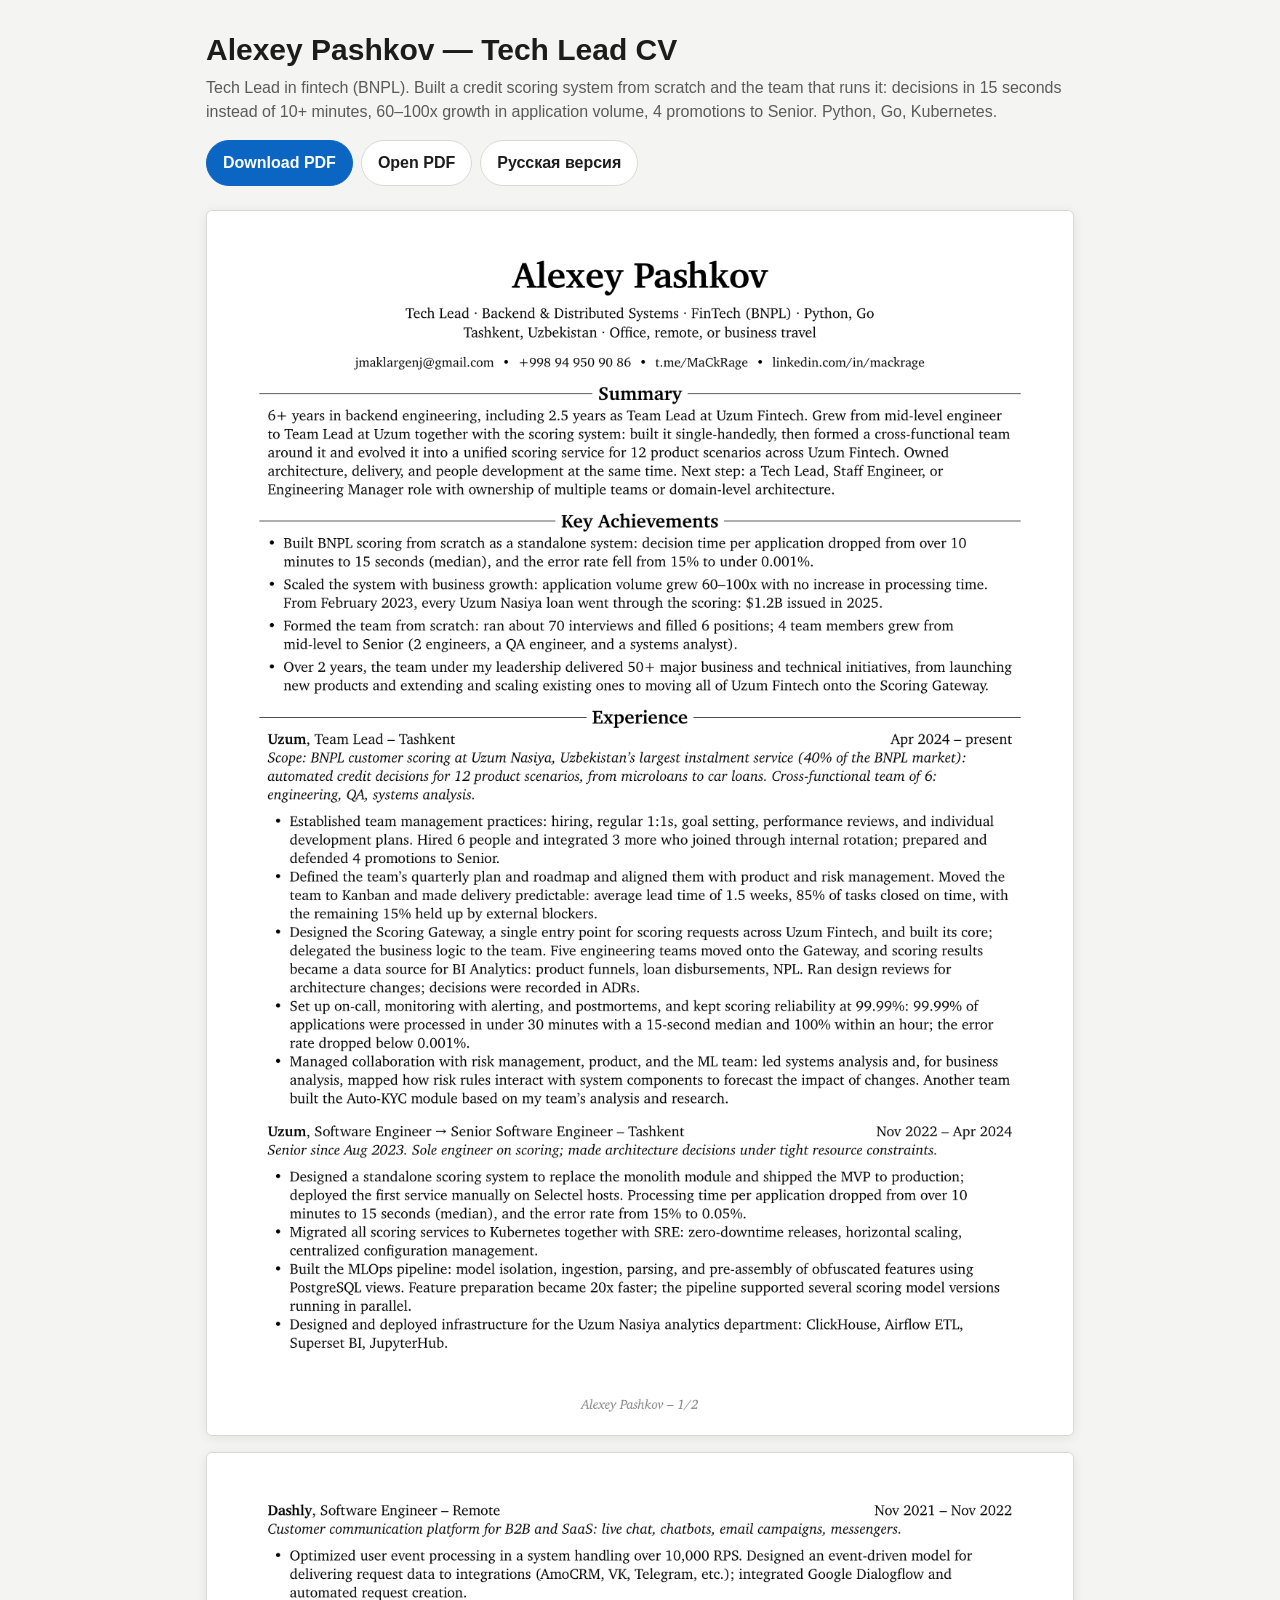
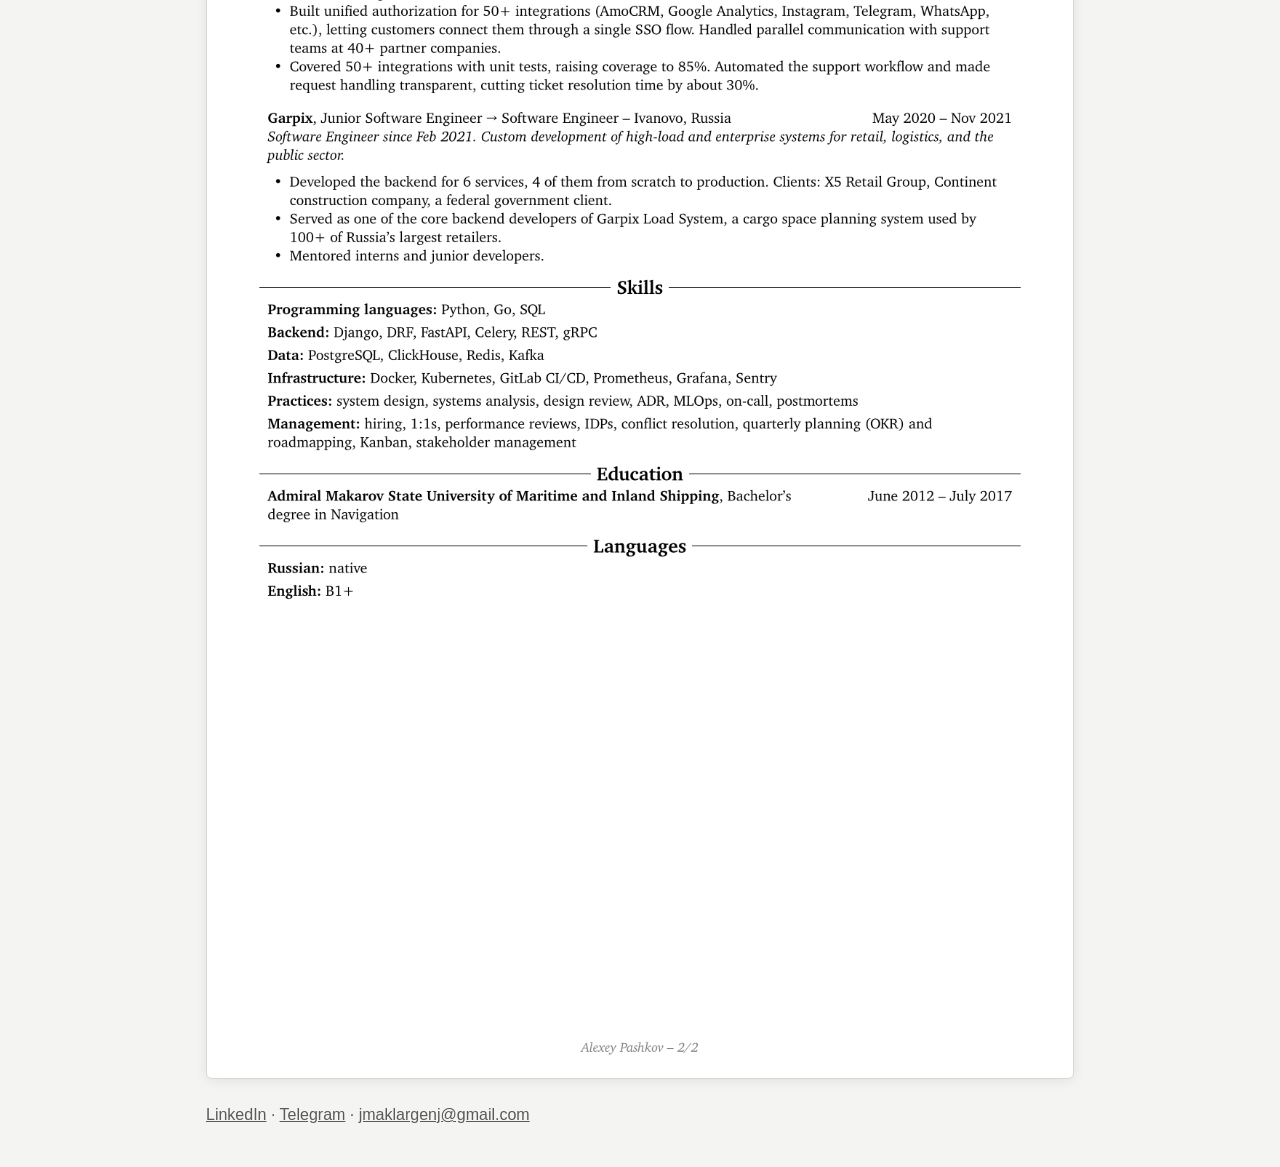
==== en.html @ 2e82c3bb "Add CV pages with preview and download" ====
<!doctype html>
<html lang="en">
<head>
<meta charset="utf-8">
<meta name="viewport" content="width=device-width, initial-scale=1">
<title>Alexey Pashkov — Tech Lead CV (EN)</title>
<meta name="description" content="Tech Lead in fintech (BNPL). Built a credit scoring system from scratch and the team that runs it: decisions in 15 seconds instead of 10+ minutes, 60–100x growth in application volume, 4 promotions to Senior. Python, Go, Kubernetes.">
<meta property="og:type" content="website">
<meta property="og:title" content="Alexey Pashkov — Tech Lead CV (EN)">
<meta property="og:description" content="Tech Lead in fintech (BNPL). Built a credit scoring system from scratch and the team that runs it: decisions in 15 seconds instead of 10+ minutes, 60–100x growth in application volume, 4 promotions to Senior. Python, Go, Kubernetes.">
<meta property="og:image" content="https://mackrage.github.io/cv/en-og.png">
<meta property="og:image:width" content="1200">
<meta property="og:image:height" content="628">
<meta property="og:url" content="https://mackrage.github.io/cv/en.html">
<meta name="twitter:card" content="summary_large_image">
<link rel="stylesheet" href="style.css">
</head>
<body>
<header>
  <div>
    <h1>Alexey Pashkov — Tech Lead CV</h1>
    <p>Tech Lead in fintech (BNPL). Built a credit scoring system from scratch and the team that runs it: decisions in 15 seconds instead of 10+ minutes, 60–100x growth in application volume, 4 promotions to Senior. Python, Go, Kubernetes.</p>
  </div>
  <nav>
    <a class="btn primary" href="Alexey_Pashkov_Tech_Lead_CV_EN.pdf" download>Download PDF</a>
    <a class="btn" href="Alexey_Pashkov_Tech_Lead_CV_EN.pdf" target="_blank" rel="noopener">Open PDF</a>
    <a class="btn" href="ru.html">Русская версия</a>
  </nav>
</header>
<main>
  <img src="en-1.png" alt="CV page 1" width="1191" height="1684">
  <img src="en-2.png" alt="CV page 2" width="1191" height="1684" loading="lazy">
</main>
<footer><a href="https://www.linkedin.com/in/mackrage/">LinkedIn</a> · <a href="https://t.me/MaCkRage">Telegram</a> · <a href="mailto:jmaklargenj@gmail.com">jmaklargenj@gmail.com</a></footer>
</body>
</html>
---- style.css ----
:root{--bg:#f4f4f2;--fg:#1c1c1c;--muted:#5a5a5a;--card:#ffffff;--line:#d9d9d4;--accent:#0a66c2;--accent-fg:#fff}
@media (prefers-color-scheme:dark){:root{--bg:#16181b;--fg:#ececec;--muted:#a3a3a3;--card:#202327;--line:#33373c;--accent:#4f9cf0;--accent-fg:#0b0d10}}
*{box-sizing:border-box}
body{margin:0;background:var(--bg);color:var(--fg);font:16px/1.5 -apple-system,BlinkMacSystemFont,"Segoe UI",Roboto,Arial,sans-serif}
header{max-width:900px;margin:0 auto;padding:32px 16px 16px;display:flex;flex-direction:column;gap:16px}
h1{margin:0 0 8px;font-size:clamp(22px,4vw,30px);line-height:1.2}
header p{margin:0;color:var(--muted)}
nav{display:flex;flex-wrap:wrap;gap:8px}
.btn{display:inline-block;padding:10px 16px;border:1px solid var(--line);border-radius:999px;background:var(--card);color:var(--fg);text-decoration:none;font-weight:600}
.btn.primary{background:var(--accent);border-color:var(--accent);color:var(--accent-fg)}
.btn:hover{filter:brightness(.95)}
main{max-width:900px;margin:0 auto;padding:8px 16px 24px;display:flex;flex-direction:column;gap:16px}
main img{width:100%;height:auto;background:#fff;border:1px solid var(--line);border-radius:6px;box-shadow:0 2px 12px rgba(0,0,0,.08)}
footer{max-width:900px;margin:0 auto;padding:0 16px 40px;color:var(--muted)}
footer a{color:inherit}
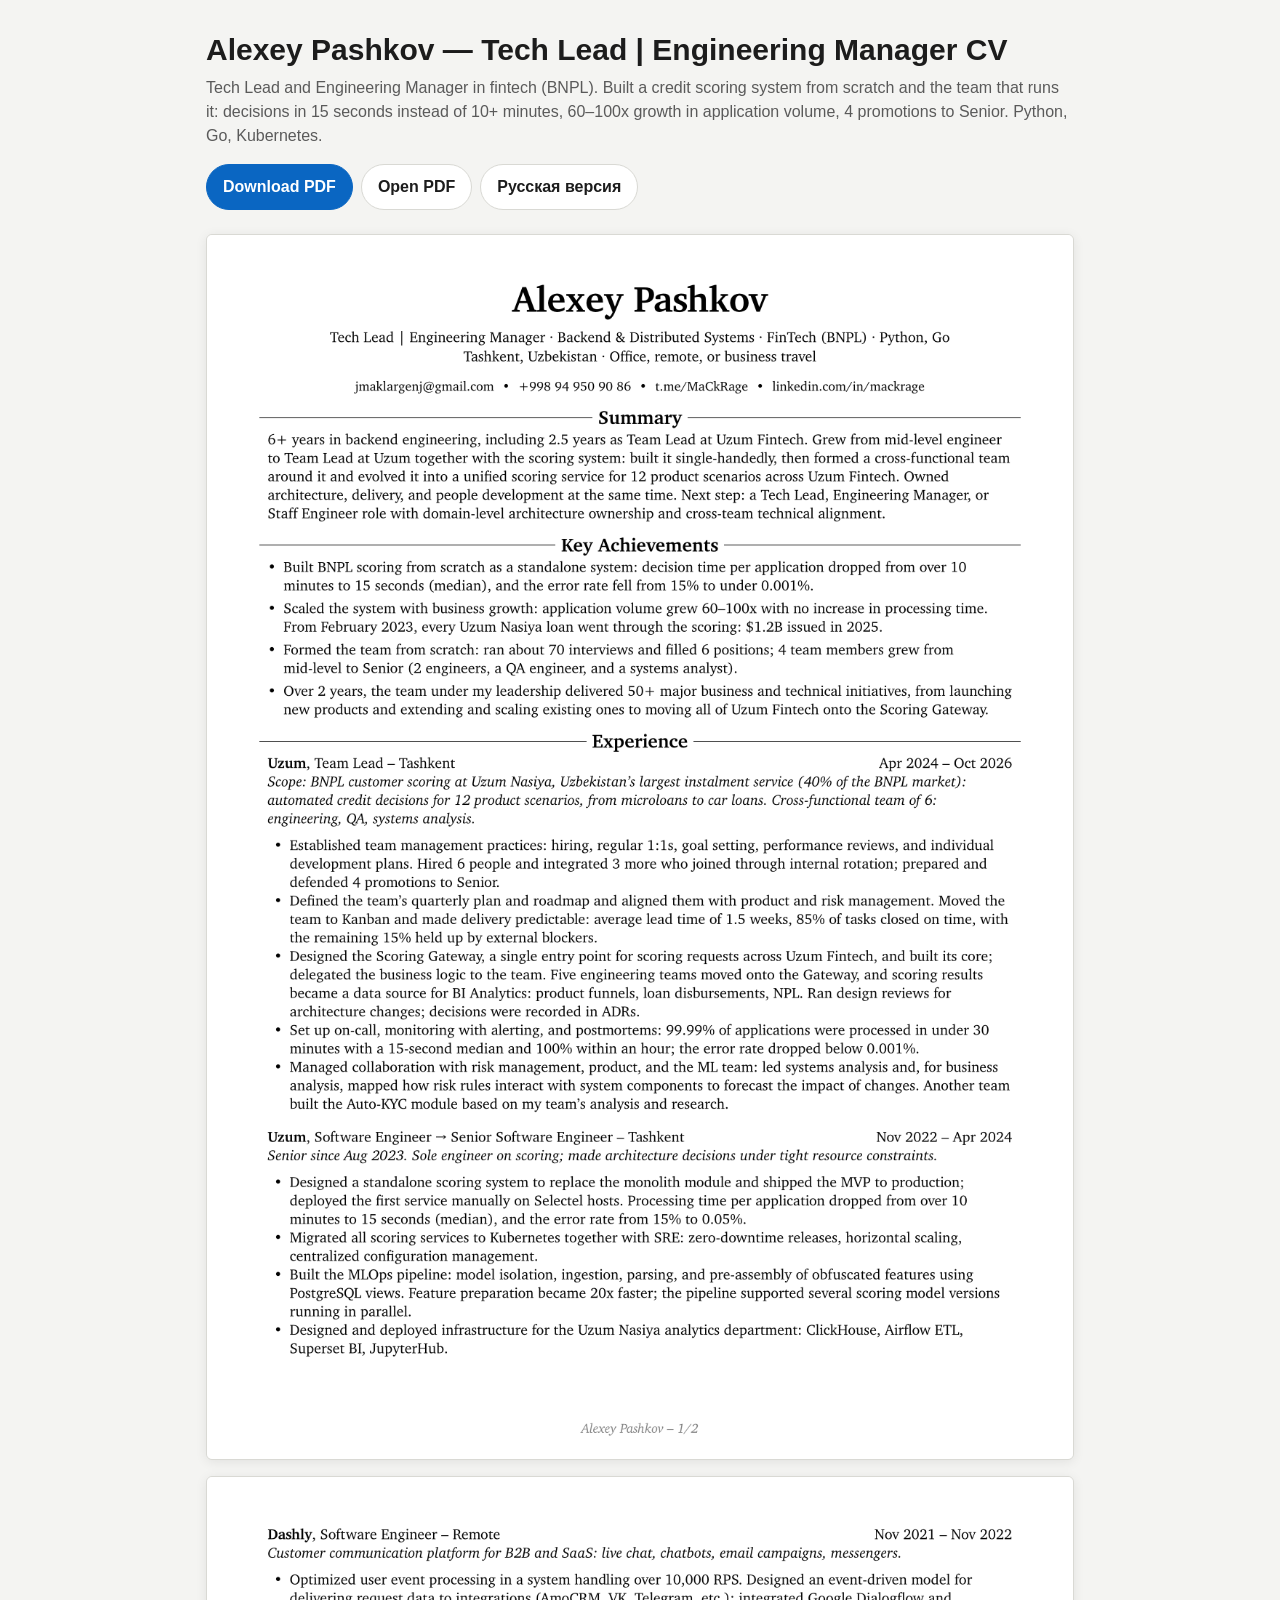
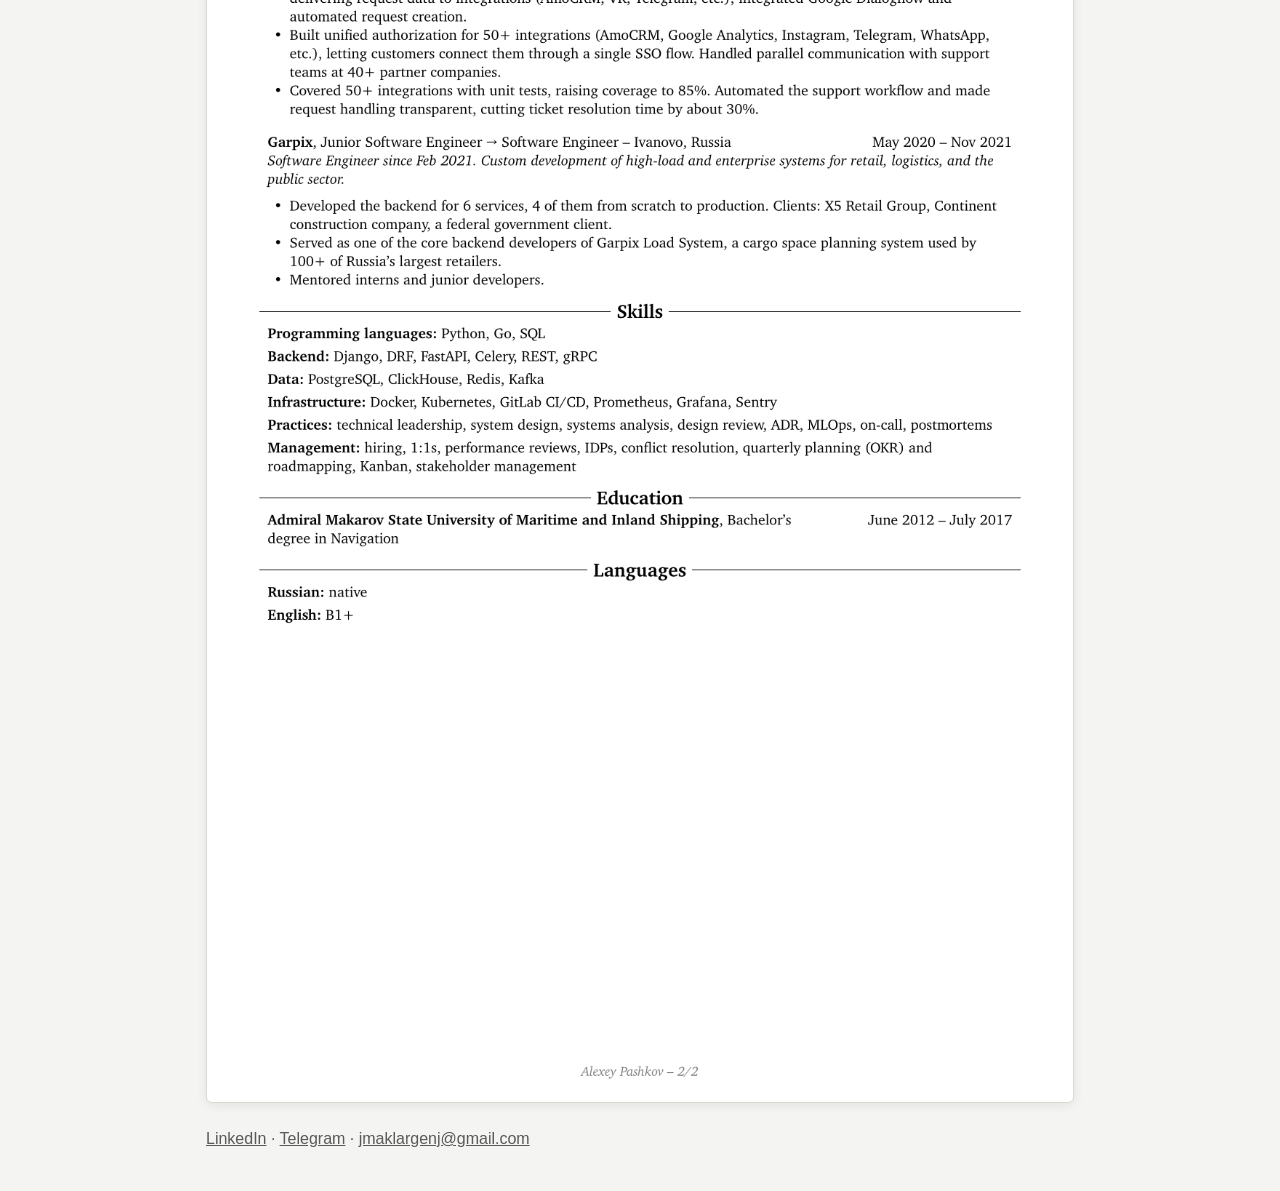
==== commit 117e2c7c: "Position CV as Tech Lead | Engineering Manager Headline and Next step updated in EN/RU PDFs; new og " ====
--- a/en.html
+++ b/en.html
@@ -3,12 +3,12 @@
 <head>
 <meta charset="utf-8">
 <meta name="viewport" content="width=device-width, initial-scale=1">
-<title>Alexey Pashkov — Tech Lead CV (EN)</title>
-<meta name="description" content="Tech Lead in fintech (BNPL). Built a credit scoring system from scratch and the team that runs it: decisions in 15 seconds instead of 10+ minutes, 60–100x growth in application volume, 4 promotions to Senior. Python, Go, Kubernetes.">
+<title>Alexey Pashkov — Tech Lead | Engineering Manager CV (EN)</title>
+<meta name="description" content="Tech Lead and Engineering Manager in fintech (BNPL). Built a credit scoring system from scratch and the team that runs it: decisions in 15 seconds instead of 10+ minutes, 60–100x growth in application volume, 4 promotions to Senior. Python, Go, Kubernetes.">
 <meta property="og:type" content="website">
-<meta property="og:title" content="Alexey Pashkov — Tech Lead CV (EN)">
-<meta property="og:description" content="Tech Lead in fintech (BNPL). Built a credit scoring system from scratch and the team that runs it: decisions in 15 seconds instead of 10+ minutes, 60–100x growth in application volume, 4 promotions to Senior. Python, Go, Kubernetes.">
-<meta property="og:image" content="https://mackrage.github.io/cv/en-og.png">
+<meta property="og:title" content="Alexey Pashkov — Tech Lead | Engineering Manager CV (EN)">
+<meta property="og:description" content="Tech Lead and Engineering Manager in fintech (BNPL). Built a credit scoring system from scratch and the team that runs it: decisions in 15 seconds instead of 10+ minutes, 60–100x growth in application volume, 4 promotions to Senior. Python, Go, Kubernetes.">
+<meta property="og:image" content="https://mackrage.github.io/cv/en-og-2.png">
 <meta property="og:image:width" content="1200">
 <meta property="og:image:height" content="628">
 <meta property="og:url" content="https://mackrage.github.io/cv/en.html">
@@ -18,8 +18,8 @@
 <body>
 <header>
   <div>
-    <h1>Alexey Pashkov — Tech Lead CV</h1>
-    <p>Tech Lead in fintech (BNPL). Built a credit scoring system from scratch and the team that runs it: decisions in 15 seconds instead of 10+ minutes, 60–100x growth in application volume, 4 promotions to Senior. Python, Go, Kubernetes.</p>
+    <h1>Alexey Pashkov — Tech Lead | Engineering Manager CV</h1>
+    <p>Tech Lead and Engineering Manager in fintech (BNPL). Built a credit scoring system from scratch and the team that runs it: decisions in 15 seconds instead of 10+ minutes, 60–100x growth in application volume, 4 promotions to Senior. Python, Go, Kubernetes.</p>
   </div>
   <nav>
     <a class="btn primary" href="Alexey_Pashkov_Tech_Lead_CV_EN.pdf" download>Download PDF</a>
